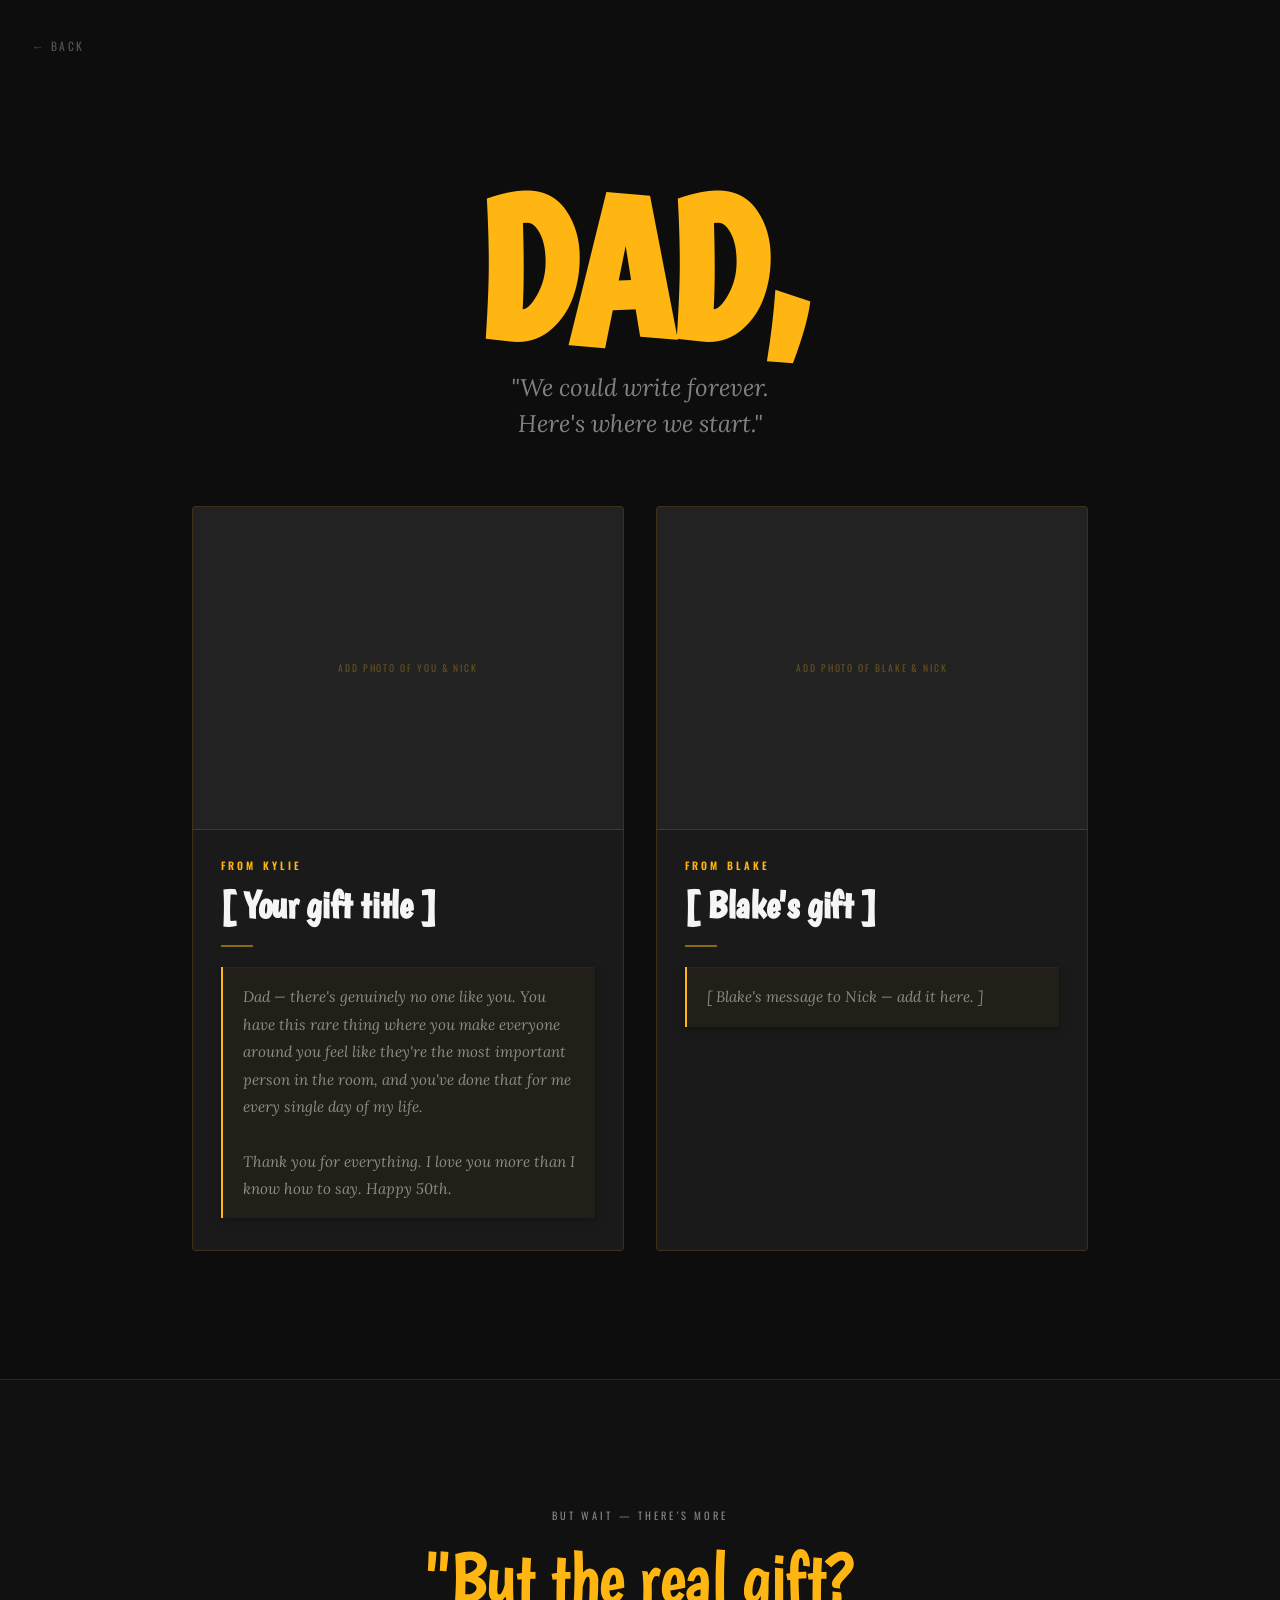
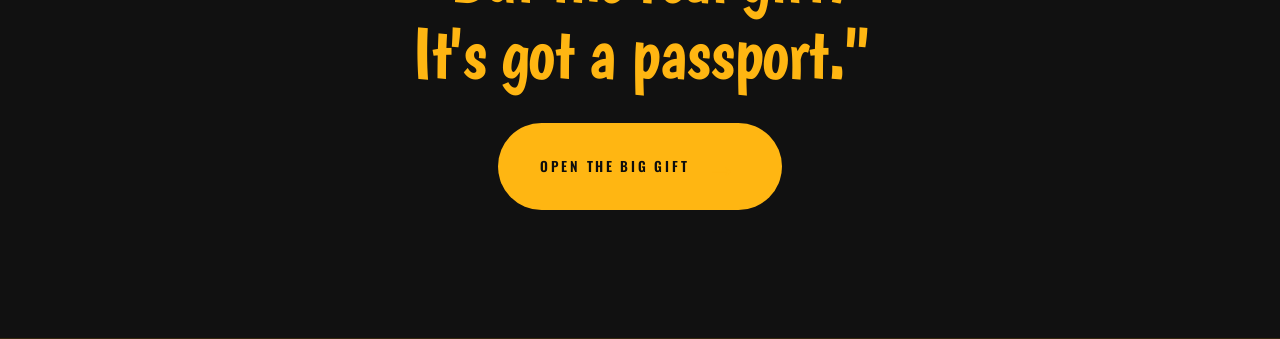
==== family.html @ 88f8bb1f "Rebuild: full craft version with canvas, marquee, view transitions, scroll-driven animations - Canva" ====
<!DOCTYPE html>
<html lang="en">
<head>
  <meta charset="UTF-8">
  <meta name="viewport" content="width=device-width, initial-scale=1.0">
  <title>From Kylie & Blake · Nick at Fifty</title>
  <meta name="theme-color" content="#FFB612">
  <meta name="description" content="Gifts and love from Kylie and Blake — for Nick's 50th birthday.">

  <!-- Open Graph -->
  <meta property="og:title"       content="From Kylie & Blake · Nick at Fifty">
  <meta property="og:description" content="We could write forever. Here's where we start.">
  <meta property="og:type"        content="website">
  <meta property="og:url"         content="https://nick-50.pages.dev/family.html">
  <meta property="og:image"       content="https://nick-50.pages.dev/images/og-cover.jpg">

  <link rel="preconnect" href="https://fonts.googleapis.com">
  <link rel="preconnect" href="https://fonts.gstatic.com" crossorigin>
  <link href="https://fonts.googleapis.com/css2?family=Boogaloo&family=Oswald:wght@400;600&family=Lora:ital,wght@0,400;1,400;1,600&display=swap" rel="stylesheet">

  <link rel="stylesheet" href="styles/main.css">
</head>
<body data-page="family">

  <div id="page-overlay" class="page-overlay" aria-hidden="true"></div>

  <nav class="page-nav">
    <a href="index.html" class="back-link" aria-label="Back to Nick's landing page">← Back</a>
  </nav>

  <!-- ── HEADER ── -->
  <header class="family-header">
    <h1 class="reveal" data-delay="0" aria-label="Dad">DAD,</h1>
    <p class="subtitle reveal" data-delay="160">
      "We could write forever.<br>Here's where we start."
    </p>
  </header>

  <!-- ── GIFT CARDS ── -->
  <section class="gifts-grid" aria-label="Gifts from Kylie and Blake">

    <!-- ── KYLIE'S CARD ── -->
    <article class="gift-card reveal" data-delay="0">
      <!-- PHOTO: Replace url('') with e.g. url('../images/kylie-nick.jpg') -->
      <div class="gift-card-photo" style="background-image: url('')" role="img" aria-label="Kylie and Nick">
        <span aria-hidden="true">add photo of you &amp; nick</span>
      </div>
      <div class="gift-card-body">
        <p class="gift-from">From Kylie</p>
        <!-- EDIT: Replace with your gift name -->
        <h2 class="gift-title">[ Your gift title ]</h2>
        <div class="gift-divider" aria-hidden="true"></div>
        <!-- EDIT: Replace with your message to Nick -->
        <blockquote class="gift-message">
          Dad — there's genuinely no one like you. You have this rare thing where you make everyone around you feel like they're the most important person in the room, and you've done that for me every single day of my life.<br><br>
          Thank you for everything. I love you more than I know how to say. Happy 50th.
        </blockquote>
      </div>
    </article>

    <!-- ── BLAKE'S CARD ── -->
    <article class="gift-card reveal" data-delay="150">
      <!-- PHOTO: Replace url('') with a photo of Blake & Nick -->
      <div class="gift-card-photo" style="background-image: url('')" role="img" aria-label="Blake and Nick">
        <span aria-hidden="true">add photo of blake &amp; nick</span>
      </div>
      <div class="gift-card-body">
        <p class="gift-from">From Blake</p>
        <!-- EDIT: Replace with Blake's gift name -->
        <h2 class="gift-title">[ Blake's gift ]</h2>
        <div class="gift-divider" aria-hidden="true"></div>
        <!-- EDIT: Replace with Blake's message -->
        <blockquote class="gift-message">
          [ Blake's message to Nick — add it here. ]
        </blockquote>
      </div>
    </article>

  </section>

  <!-- ── TEASER BANNER ── -->
  <aside class="teaser-banner reveal" data-delay="0" aria-label="Hint about the big gift">
    <p class="teaser-label">But wait — there's more</p>
    <p class="teaser-text">"But the real gift?<br>It's got a passport."</p>
    <a href="portugal.html" class="cta-btn" aria-label="See the big gift">
      Open The Big Gift <span class="teaser-arrow" aria-hidden="true">→</span>
    </a>
  </aside>

  <script src="js/main.js" defer></script>
</body>
</html>
---- styles/main.css ----
/* ═══════════════════════════════════════════════════
   MPA VIEW TRANSITIONS — Chrome 126+
   JS overlay fallback handled in main.js
═══════════════════════════════════════════════════ */
@view-transition { navigation: auto; }

@keyframes vt-out {
  to { opacity: 0; transform: translateX(-40px); }
}
@keyframes vt-in {
  from { opacity: 0; transform: translateX(40px); }
}

::view-transition-old(root) {
  animation: vt-out 400ms cubic-bezier(0.76, 0, 0.24, 1) forwards;
}
::view-transition-new(root) {
  animation: vt-in 400ms cubic-bezier(0.76, 0, 0.24, 1) forwards;
}

/* ═══════════════════════════════════════════════════
   DESIGN TOKENS
═══════════════════════════════════════════════════ */
:root {
  /* Colors */
  --color-bg:         #0D0D0D;
  --color-surface:    #1a1a1a;
  --color-gold:       #FFB612;
  --color-gold-dark:  #d49700;
  --color-red:        #C8102E;
  --color-white:      #F5F5F5;
  --color-muted:      rgba(245, 245, 245, 0.5);
  --color-border:     rgba(255, 182, 18, 0.15);

  /* Typography */
  --font-display:  'Boogaloo', sans-serif;
  --font-label:    'Oswald', sans-serif;
  --font-quote:    'Lora', serif;

  /* Spacing */
  --space-xs:   0.5rem;
  --space-sm:   1rem;
  --space-md:   2rem;
  --space-lg:   4rem;
  --space-xl:   8rem;

  /* Timing */
  --ease-expo:  cubic-bezier(0.76, 0, 0.24, 1);
  --ease-out:   cubic-bezier(0.22, 1, 0.36, 1);
  --duration-fast: 250ms;
  --duration-base: 400ms;
  --duration-slow: 700ms;
}

/* Portugal palette — scoped to [data-theme="portugal"] on <body>
   Same stylesheet, completely different world. No !important needed. */
[data-theme="portugal"] {
  --color-bg:       #FAF0DC;
  --color-surface:  #F0E4C8;
  --color-primary:  #C1622F;
  --color-secondary:#2E6B9E;
  --color-white:    #1E1428;
  --color-muted:    rgba(30, 20, 40, 0.55);
  --color-border:   rgba(193, 98, 47, 0.2);
  --color-olive:    #7A8C5E;
  --color-gold:     #C1622F;
}

/* ═══════════════════════════════════════════════════
   RESET & BASE
═══════════════════════════════════════════════════ */
*, *::before, *::after {
  box-sizing: border-box;
  margin: 0;
  padding: 0;
}

html {
  scroll-behavior: smooth;
  -webkit-text-size-adjust: 100%;
}

body {
  background-color: var(--color-bg);
  color: var(--color-white);
  font-family: var(--font-label);
  font-weight: 400;
  line-height: 1.5;
  overflow-x: hidden;
  transition: background-color var(--duration-base) var(--ease-out);
}

img {
  display: block;
  max-width: 100%;
  height: auto;
  object-fit: cover;
}

a { color: inherit; text-decoration: none; }

/* ═══════════════════════════════════════════════════
   PAGE TRANSITION OVERLAY (JS fallback for older browsers)
═══════════════════════════════════════════════════ */
.page-overlay {
  position: fixed;
  inset: 0;
  background: var(--color-bg);
  z-index: 9999;
  pointer-events: none;
  opacity: 0;
  transition: opacity var(--duration-base) var(--ease-expo);
}

.page-overlay.is-active {
  opacity: 1;
  pointer-events: all;
}

/* ═══════════════════════════════════════════════════
   INTERSECTION OBSERVER REVEALS
   Single shared observer in JS reads data-delay and
   applies it as a CSS custom property --delay.
═══════════════════════════════════════════════════ */
.reveal {
  opacity: 0;
  transform: translateY(28px);
  transition:
    opacity  var(--duration-slow) var(--ease-out) var(--delay, 0ms),
    transform var(--duration-slow) var(--ease-out) var(--delay, 0ms);
}

.reveal.is-visible {
  opacity: 1;
  transform: translateY(0);
}

/* ═══════════════════════════════════════════════════
   HERO — PAGE 1
═══════════════════════════════════════════════════ */
.hero {
  position: relative;
  min-height: 100svh;
  display: flex;
  flex-direction: column;
  align-items: center;
  justify-content: center;
  overflow: hidden;
  padding: var(--space-lg) var(--space-md);
  text-align: center;
}

#particle-canvas {
  position: absolute;
  inset: 0;
  width: 100%;
  height: 100%;
  pointer-events: none;
  z-index: 0;
}

/* Scroll-driven animation: bg number fades + scales as you scroll */
.hero-bg-number {
  position: absolute;
  top: 50%;
  left: 50%;
  transform: translate(-50%, -50%);
  font-family: var(--font-display);
  font-size: clamp(160px, 38vw, 480px);
  line-height: 1;
  color: var(--color-gold);
  opacity: 0.1;
  pointer-events: none;
  user-select: none;
  z-index: 1;
  letter-spacing: -0.04em;
  animation: goldGlow 3s ease-in-out infinite;
}

@supports (animation-timeline: scroll()) {
  .hero-bg-number {
    animation: heroBgFade linear both, goldGlow 3s ease-in-out infinite;
    animation-timeline: scroll(), auto;
    animation-range: 0% 35%, auto;
  }

  @keyframes heroBgFade {
    from { opacity: 0.1; transform: translate(-50%, -50%) scale(1); }
    to   { opacity: 0;   transform: translate(-50%, -50%) scale(1.25); }
  }
}

@keyframes goldGlow {
  0%, 100% { filter: drop-shadow(0 0 20px rgba(255,182,18,0.2)); }
  50%       { filter: drop-shadow(0 0 60px rgba(255,182,18,0.5)) drop-shadow(0 0 100px rgba(255,182,18,0.2)); }
}

.hero-content {
  position: relative;
  z-index: 2;
}

.hero-name {
  font-family: var(--font-display);
  font-size: clamp(80px, 20vw, 220px);
  line-height: 0.9;
  letter-spacing: -0.02em;
  color: var(--color-white);
  margin-bottom: var(--space-sm);
}

.hero-sub {
  font-family: var(--font-label);
  font-weight: 600;
  font-size: clamp(0.7rem, 2vw, 0.85rem);
  letter-spacing: 0.35em;
  text-transform: uppercase;
  color: var(--color-gold);
  margin-bottom: var(--space-md);
}

.hero-tagline {
  font-family: var(--font-quote);
  font-style: italic;
  font-size: clamp(1.1rem, 3vw, 1.6rem);
  color: var(--color-muted);
  max-width: 480px;
  margin: 0 auto;
  line-height: 1.5;
}

/* ═══════════════════════════════════════════════════
   MARQUEE STRIP
   Pure CSS infinite loop. Duplicated spans so
   translateX(-50%) = exactly one copy width.
   Hover reverses direction.
═══════════════════════════════════════════════════ */
.marquee-strip {
  overflow: hidden;
  background: var(--color-gold);
  color: var(--color-bg);
  padding: 0.75rem 0;
  cursor: default;
}

.marquee-inner {
  display: inline-flex;
  white-space: nowrap;
  animation: marqueeScroll 40s linear infinite;
}

.marquee-strip:hover .marquee-inner {
  animation-direction: reverse;
}

.marquee-inner span {
  display: inline-block;
  font-family: var(--font-label);
  font-weight: 600;
  font-size: clamp(0.7rem, 1.5vw, 0.85rem);
  letter-spacing: 0.18em;
  text-transform: uppercase;
  padding-right: 3rem;
}

@keyframes marqueeScroll {
  from { transform: translateX(0); }
  to   { transform: translateX(-50%); }
}

/* ═══════════════════════════════════════════════════
   PHOTO GRID — asymmetric scrapbook layout
═══════════════════════════════════════════════════ */
.photo-section {
  padding: var(--space-lg) var(--space-md);
  max-width: 1100px;
  margin: 0 auto;
}

.photo-grid {
  display: grid;
  grid-template-columns: 2fr 1fr;
  grid-template-rows: 1fr 1fr auto;
  gap: 10px;
}

.photo-slot {
  background: var(--color-surface);
  border: 1px solid var(--color-border);
  overflow: hidden;
  position: relative;
}

/* Placeholder state — replaced when images are added */
.photo-slot::after {
  content: attr(data-label);
  position: absolute;
  bottom: 10px;
  left: 50%;
  transform: translateX(-50%);
  font-family: var(--font-label);
  font-size: 0.6rem;
  letter-spacing: 0.2em;
  text-transform: uppercase;
  color: rgba(255,182,18,0.3);
  white-space: nowrap;
  pointer-events: none;
}

.photo-slot img {
  width: 100%;
  height: 100%;
  object-fit: cover;
  aspect-ratio: inherit;
}

.photo-hero {
  grid-row: 1 / 3;
  aspect-ratio: 3/4;
  border-radius: 4px 4px 120px 4px;
}

.photo-sm-1 {
  aspect-ratio: 4/3;
  border-radius: 4px;
}

.photo-sm-2 {
  aspect-ratio: 4/3;
  border-radius: 4px;
}

.photo-wide {
  grid-column: 1 / -1;
  aspect-ratio: 16/6;
  border-radius: 4px;
}

/* ═══════════════════════════════════════════════════
   COPY BLOCK
═══════════════════════════════════════════════════ */
.copy-block {
  padding: var(--space-xl) var(--space-md);
  text-align: center;
  max-width: 900px;
  margin: 0 auto;
}

.copy-block .line {
  display: block;
  font-family: var(--font-display);
  font-size: clamp(2.5rem, 8vw, 6rem);
  line-height: 1.05;
  letter-spacing: -0.01em;
}

.copy-block .line-gold { color: var(--color-gold); }
.copy-block .line-muted { color: var(--color-muted); }

/* ═══════════════════════════════════════════════════
   STATS STRIP
═══════════════════════════════════════════════════ */
.stats-strip {
  display: grid;
  grid-template-columns: repeat(3, 1fr);
  border-top: 1px solid var(--color-border);
  border-bottom: 1px solid var(--color-border);
}

.stat {
  padding: var(--space-lg) var(--space-md);
  text-align: center;
  border-right: 1px solid var(--color-border);
}

.stat:last-child { border-right: none; }

.stat-number {
  display: block;
  font-family: var(--font-display);
  font-size: clamp(2.5rem, 6vw, 5rem);
  line-height: 1;
  color: var(--color-gold);
  margin-bottom: 0.4rem;
}

.stat-label {
  font-family: var(--font-label);
  font-weight: 400;
  font-size: clamp(0.65rem, 1.5vw, 0.78rem);
  letter-spacing: 0.2em;
  text-transform: uppercase;
  color: var(--color-muted);
}

/* ═══════════════════════════════════════════════════
   CTA BUTTON
═══════════════════════════════════════════════════ */
.cta-section {
  padding: var(--space-xl) var(--space-md);
  text-align: center;
}

.cta-btn {
  display: inline-flex;
  align-items: center;
  gap: 1rem;
  padding: 1.1rem 2.5rem;
  background: var(--color-gold);
  color: var(--color-bg);
  font-family: var(--font-label);
  font-weight: 600;
  font-size: clamp(0.75rem, 1.5vw, 0.85rem);
  letter-spacing: 0.2em;
  text-transform: uppercase;
  border-radius: 100px;
  border: 2px solid transparent;
  transition:
    background var(--duration-fast) var(--ease-out),
    color var(--duration-fast) var(--ease-out),
    transform var(--duration-fast) var(--ease-out);
}

.cta-btn:hover {
  background: transparent;
  color: var(--color-gold);
  border-color: var(--color-gold);
  transform: translateY(-2px);
}

.cta-btn .arrow {
  transition: transform var(--duration-fast) var(--ease-out);
}

.cta-btn:hover .arrow { transform: translateX(5px); }

/* ═══════════════════════════════════════════════════
   BACK NAV
═══════════════════════════════════════════════════ */
.page-nav {
  padding: var(--space-md) var(--space-md) 0;
}

.back-link {
  font-family: var(--font-label);
  font-size: 0.72rem;
  letter-spacing: 0.2em;
  text-transform: uppercase;
  color: var(--color-muted);
  opacity: 0.6;
  transition: opacity var(--duration-fast);
}

.back-link:hover { opacity: 1; }

/* ═══════════════════════════════════════════════════
   FAMILY PAGE — PAGE 2
═══════════════════════════════════════════════════ */
.family-header {
  padding: var(--space-xl) var(--space-md) var(--space-lg);
  text-align: center;
}

.family-header h1 {
  font-family: var(--font-display);
  font-size: clamp(80px, 22vw, 200px);
  line-height: 0.85;
  letter-spacing: -0.03em;
  color: var(--color-gold);
}

.family-header .subtitle {
  font-family: var(--font-quote);
  font-style: italic;
  font-size: clamp(1.1rem, 3vw, 1.5rem);
  color: var(--color-muted);
  margin-top: var(--space-sm);
  max-width: 520px;
  margin-inline: auto;
}

/* Gift cards */
.gifts-grid {
  display: grid;
  grid-template-columns: 1fr 1fr;
  gap: var(--space-md);
  max-width: 960px;
  margin: 0 auto;
  padding: 0 var(--space-md) var(--space-xl);
}

.gift-card {
  background: var(--color-surface);
  border: 1px solid var(--color-border);
  border-radius: 4px;
  overflow: hidden;
}

.gift-card-photo {
  width: 100%;
  aspect-ratio: 4/3;
  background-color: #222;
  background-size: cover;
  background-position: center;
  display: flex;
  align-items: center;
  justify-content: center;
  border-bottom: 1px solid var(--color-border);
  position: relative;
}

.gift-card-photo span {
  font-family: var(--font-label);
  font-size: 0.6rem;
  letter-spacing: 0.2em;
  text-transform: uppercase;
  color: rgba(255,182,18,0.3);
}

.gift-card-body {
  padding: 1.75rem 1.75rem 2rem;
}

.gift-from {
  font-family: var(--font-label);
  font-weight: 600;
  font-size: 0.65rem;
  letter-spacing: 0.3em;
  text-transform: uppercase;
  color: var(--color-gold);
  margin-bottom: 0.75rem;
}

.gift-title {
  font-family: var(--font-display);
  font-size: clamp(1.6rem, 3.5vw, 2.4rem);
  line-height: 1.05;
  letter-spacing: -0.01em;
  margin-bottom: 1.25rem;
  color: var(--color-white);
}

.gift-divider {
  width: 32px;
  height: 2px;
  background: var(--color-gold);
  margin-bottom: 1.25rem;
  opacity: 0.5;
}

.gift-message {
  font-family: var(--font-quote);
  font-style: italic;
  font-size: 0.95rem;
  line-height: 1.8;
  color: var(--color-muted);
  background: rgba(255,182,18,0.04);
  border-left: 2px solid var(--color-gold);
  padding: 1rem 1rem 1rem 1.25rem;
  border-radius: 0 2px 2px 0;
  /* paper depth */
  box-shadow:
    0 1px 3px rgba(0,0,0,0.2),
    0 4px 12px rgba(0,0,0,0.15),
    inset 0 1px 0 rgba(255,255,255,0.03);
}

/* Teaser banner */
.teaser-banner {
  background: #111;
  border-top: 1px solid var(--color-border);
  border-bottom: 1px solid var(--color-border);
  text-align: center;
  padding: var(--space-xl) var(--space-md);
}

.teaser-label {
  font-family: var(--font-label);
  font-size: 0.65rem;
  letter-spacing: 0.3em;
  text-transform: uppercase;
  color: var(--color-muted);
  margin-bottom: var(--space-sm);
}

.teaser-text {
  font-family: var(--font-display);
  font-size: clamp(2rem, 6vw, 4.5rem);
  line-height: 1.05;
  letter-spacing: -0.02em;
  color: var(--color-gold);
  margin-bottom: var(--space-md);
}

.teaser-arrow {
  display: inline-block;
  font-size: 2rem;
  color: var(--color-gold);
  animation: pulseArrow 1.4s ease-in-out infinite;
}

@keyframes pulseArrow {
  0%, 100% { transform: translateX(0); opacity: 0.7; }
  50%       { transform: translateX(10px); opacity: 1; }
}

/* ═══════════════════════════════════════════════════
   PORTUGAL PAGE — PAGE 3
═══════════════════════════════════════════════════ */

/* Clip-path reveal — triggered by .is-revealed class added on load */
.clip-reveal {
  clip-path: inset(0 100% 0 0);
}

.clip-reveal.is-revealed {
  animation: clipWipe 800ms cubic-bezier(0.76, 0, 0.24, 1) 200ms forwards;
}

@keyframes clipWipe {
  from { clip-path: inset(0 100% 0 0); }
  to   { clip-path: inset(0 0% 0 0); }
}

.pt-hero {
  min-height: 100svh;
  display: flex;
  flex-direction: column;
  align-items: center;
  justify-content: center;
  text-align: center;
  padding: var(--space-xl) var(--space-md);
  position: relative;
  overflow: hidden;
  background: var(--color-bg);
}

.pt-hero-title {
  font-family: var(--font-display);
  font-size: clamp(80px, 20vw, 200px);
  line-height: 0.9;
  letter-spacing: -0.03em;
  color: var(--color-primary);
  margin-bottom: var(--space-sm);
}

.pt-hero-sub {
  font-family: var(--font-label);
  font-weight: 600;
  font-size: clamp(0.7rem, 2vw, 0.9rem);
  letter-spacing: 0.3em;
  text-transform: uppercase;
  color: var(--color-muted);
  margin-bottom: var(--space-md);
}

.pt-hero-intro {
  font-family: var(--font-quote);
  font-style: italic;
  font-size: clamp(1rem, 2.5vw, 1.4rem);
  color: var(--color-muted);
  max-width: 560px;
  line-height: 1.65;
}

/* Chapter layout — travel magazine style */
.chapter {
  max-width: 900px;
  margin: 0 auto;
  padding: var(--space-xl) var(--space-md);
  border-bottom: 1px solid var(--color-border);
}

.chapter:last-of-type { border-bottom: none; }

.chapter-header {
  display: flex;
  align-items: baseline;
  gap: var(--space-md);
  margin-bottom: var(--space-lg);
  padding-bottom: var(--space-md);
  border-bottom: 1px solid var(--color-border);
}

.chapter-num {
  font-family: var(--font-display);
  font-size: clamp(60px, 12vw, 110px);
  line-height: 1;
  color: var(--color-border);
  flex-shrink: 0;
}

.chapter-meta {}

.chapter-eyebrow {
  font-family: var(--font-label);
  font-size: 0.65rem;
  letter-spacing: 0.3em;
  text-transform: uppercase;
  color: var(--color-primary);
  margin-bottom: 0.4rem;
}

.chapter-city {
  font-family: var(--font-display);
  font-size: clamp(3rem, 9vw, 7rem);
  line-height: 0.9;
  letter-spacing: -0.02em;
  color: var(--color-white);
}

.chapter-desc {
  font-family: var(--font-quote);
  font-size: 1rem;
  line-height: 1.8;
  color: var(--color-muted);
  max-width: 640px;
  margin-bottom: var(--space-lg);
}

/* Sub-sections within chapters */
.sub-section { margin-bottom: var(--space-lg); }

.sub-title {
  font-family: var(--font-label);
  font-weight: 600;
  font-size: 0.62rem;
  letter-spacing: 0.3em;
  text-transform: uppercase;
  color: var(--color-primary);
  padding-bottom: var(--space-xs);
  border-bottom: 1px solid var(--color-border);
  margin-bottom: var(--space-md);
}

/* Recommendation cards */
.rec-list { display: flex; flex-direction: column; gap: 12px; }

.rec-card {
  background: var(--color-surface);
  border: 1px solid var(--color-border);
  border-radius: 4px;
  padding: 1.25rem 1.5rem 1.4rem;
}

.rec-name {
  font-family: var(--font-display);
  font-size: clamp(1.1rem, 2.5vw, 1.5rem);
  letter-spacing: -0.01em;
  color: var(--color-white);
  margin-bottom: 0.3rem;
}

.rec-tag {
  display: inline-block;
  font-family: var(--font-label);
  font-size: 0.58rem;
  letter-spacing: 0.2em;
  text-transform: uppercase;
  padding: 3px 8px;
  border-radius: 2px;
  margin-bottom: 0.75rem;
}

.tag-star     { background: rgba(255,182,18,0.12); color: var(--color-gold); }
.tag-pick     { background: rgba(193,98,47,0.12);  color: var(--color-primary); }
.tag-local    { background: rgba(46,107,158,0.12); color: var(--color-secondary, #2E6B9E); }
.tag-iconic   { background: rgba(255,182,18,0.08); color: var(--color-gold-dark, #d49700); }

.rec-body {
  font-family: var(--font-quote);
  font-size: 0.9rem;
  line-height: 1.75;
  color: var(--color-muted);
}

/* Experiences list */
.exp-list { display: flex; flex-direction: column; gap: var(--space-md); }

.exp-item {
  display: grid;
  grid-template-columns: 2rem 1fr;
  gap: 1rem;
  align-items: start;
}

.exp-num {
  font-family: var(--font-display);
  font-size: 1.4rem;
  color: var(--color-gold);
  opacity: 0.35;
  line-height: 1;
  padding-top: 0.15rem;
}

.exp-title {
  font-family: var(--font-display);
  font-size: clamp(1.1rem, 2.5vw, 1.4rem);
  letter-spacing: -0.01em;
  color: var(--color-white);
  margin-bottom: 0.3rem;
}

.exp-body {
  font-family: var(--font-quote);
  font-size: 0.88rem;
  line-height: 1.75;
  color: var(--color-muted);
}

/* Food grid */
.food-grid {
  display: grid;
  grid-template-columns: repeat(auto-fill, minmax(240px, 1fr));
  gap: 12px;
}

.food-card {
  background: var(--color-surface);
  border: 1px solid var(--color-border);
  border-radius: 4px;
  padding: 1.25rem 1.4rem;
}

.food-name {
  font-family: var(--font-display);
  font-size: 1.15rem;
  letter-spacing: -0.01em;
  color: var(--color-white);
  margin-bottom: 0.5rem;
}

.food-desc {
  font-family: var(--font-quote);
  font-size: 0.84rem;
  line-height: 1.7;
  color: var(--color-muted);
}

/* Itinerary */
.itinerary { display: flex; flex-direction: column; }

.itin-row {
  display: grid;
  grid-template-columns: 72px 1fr;
  gap: 1.25rem;
  padding: 1.25rem 0;
  border-bottom: 1px solid var(--color-border);
}

.itin-row:last-child { border-bottom: none; }

.itin-day {
  font-family: var(--font-label);
  font-weight: 600;
  font-size: 0.6rem;
  letter-spacing: 0.2em;
  text-transform: uppercase;
  color: var(--color-primary);
  padding-top: 0.2rem;
}

.itin-content {}

.itin-title {
  font-family: var(--font-display);
  font-size: 1.1rem;
  letter-spacing: -0.01em;
  color: var(--color-white);
  margin-bottom: 0.25rem;
}

.itin-body {
  font-family: var(--font-quote);
  font-size: 0.88rem;
  line-height: 1.7;
  color: var(--color-muted);
}

/* Family closing message */
.closing-card {
  max-width: 900px;
  margin: var(--space-xl) auto;
  padding: var(--space-lg) var(--space-xl);
  background: var(--color-surface);
  border: 1px solid var(--color-border);
  border-radius: 4px;
  text-align: center;
  position: relative;
}

.closing-card::before {
  content: '';
  position: absolute;
  inset: 6px;
  border: 1px solid var(--color-border);
  border-radius: 2px;
  pointer-events: none;
  opacity: 0.5;
}

.closing-quote {
  font-family: var(--font-quote);
  font-style: italic;
  font-size: clamp(1rem, 2.5vw, 1.35rem);
  line-height: 1.8;
  color: var(--color-white);
  margin-bottom: var(--space-md);
}

.closing-sig {
  font-family: var(--font-label);
  font-weight: 600;
  font-size: 0.75rem;
  letter-spacing: 0.25em;
  text-transform: uppercase;
  color: var(--color-gold);
}

/* ═══════════════════════════════════════════════════
   RESPONSIVE
═══════════════════════════════════════════════════ */
@media (max-width: 768px) {
  :root {
    --space-lg: 2.5rem;
    --space-xl: 4rem;
  }

  .photo-grid {
    grid-template-columns: 1fr;
    grid-template-rows: auto;
  }

  .photo-hero { grid-row: auto; aspect-ratio: 4/3; border-radius: 4px; }
  .photo-wide { grid-column: auto; aspect-ratio: 4/3; }

  .stats-strip {
    grid-template-columns: 1fr;
  }

  .stat { border-right: none; border-bottom: 1px solid var(--color-border); }
  .stat:last-child { border-bottom: none; }

  .gifts-grid { grid-template-columns: 1fr; }

  .chapter-header { flex-direction: column; gap: 0.25rem; }
  .chapter-num { font-size: 48px; }

  .food-grid { grid-template-columns: 1fr 1fr; }

  .itin-row { grid-template-columns: 1fr; gap: 0.25rem; }

  .closing-card { padding: var(--space-lg) var(--space-md); }
}

@media (max-width: 480px) {
  .food-grid { grid-template-columns: 1fr; }
}

/* ═══════════════════════════════════════════════════
   PREFERS-REDUCED-MOTION
   Disable all non-essential animation and transition.
═══════════════════════════════════════════════════ */
@media (prefers-reduced-motion: reduce) {
  *,
  *::before,
  *::after {
    animation-duration: 0.01ms !important;
    animation-iteration-count: 1 !important;
    transition-duration: 0.01ms !important;
  }

  ::view-transition-old(root),
  ::view-transition-new(root) {
    animation: none;
  }

  .marquee-inner {
    animation-play-state: paused;
  }

  .clip-reveal.is-revealed {
    animation: none;
    clip-path: inset(0 0% 0 0);
  }
}
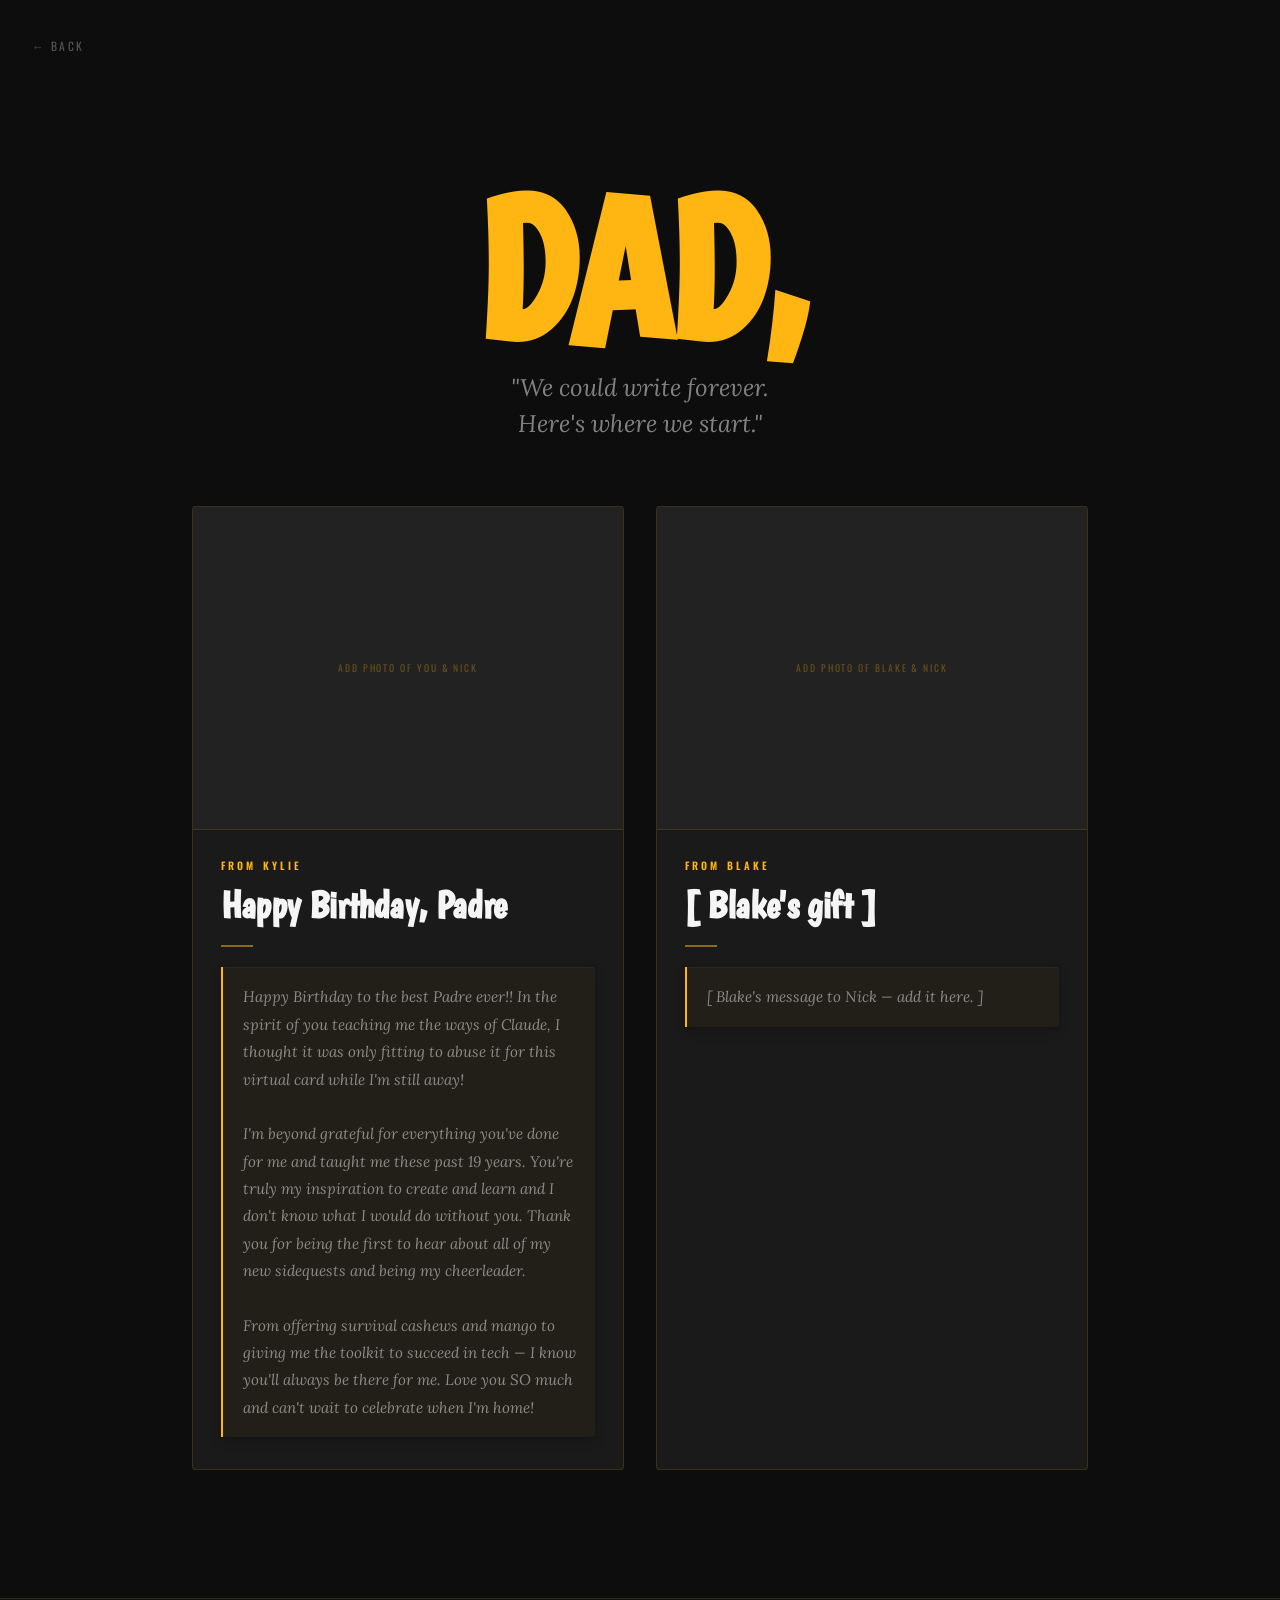
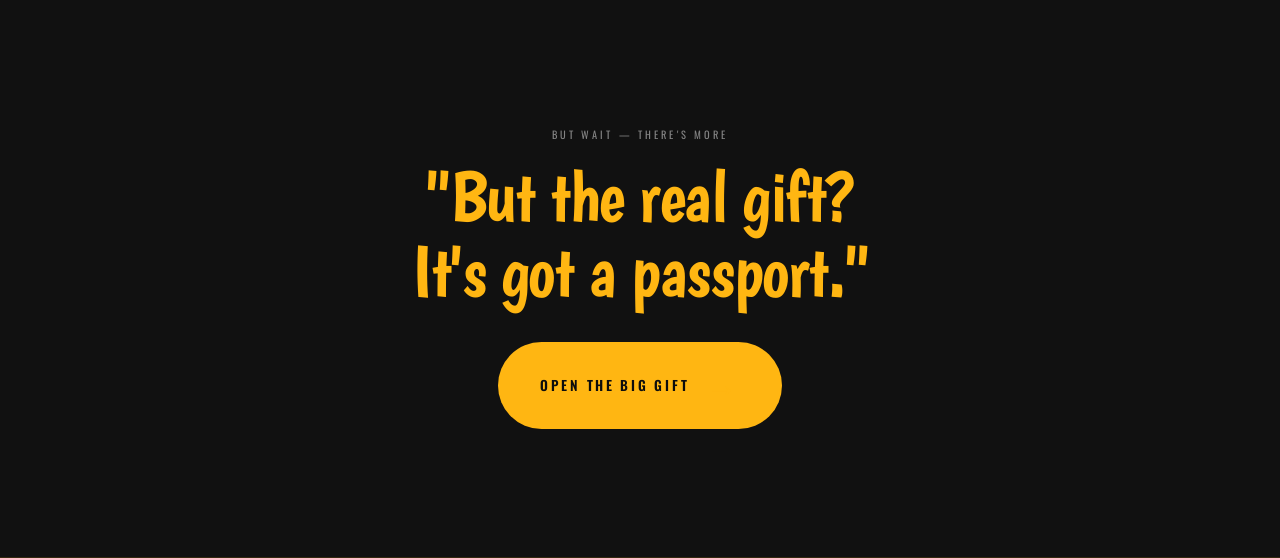
==== commit b7ad81e0: "Add Kylie's birthday message to family card Co-Authored-By: Claude Sonnet 4.6 <noreply@anthropic.com" ====
--- a/family.html
+++ b/family.html
@@ -47,13 +47,12 @@
       </div>
       <div class="gift-card-body">
         <p class="gift-from">From Kylie</p>
-        <!-- EDIT: Replace with your gift name -->
-        <h2 class="gift-title">[ Your gift title ]</h2>
+        <h2 class="gift-title">Happy Birthday, Padre</h2>
         <div class="gift-divider" aria-hidden="true"></div>
-        <!-- EDIT: Replace with your message to Nick -->
         <blockquote class="gift-message">
-          Dad — there's genuinely no one like you. You have this rare thing where you make everyone around you feel like they're the most important person in the room, and you've done that for me every single day of my life.<br><br>
-          Thank you for everything. I love you more than I know how to say. Happy 50th.
+          Happy Birthday to the best Padre ever!! In the spirit of you teaching me the ways of Claude, I thought it was only fitting to abuse it for this virtual card while I'm still away!<br><br>
+          I'm beyond grateful for everything you've done for me and taught me these past 19 years. You're truly my inspiration to create and learn and I don't know what I would do without you. Thank you for being the first to hear about all of my new sidequests and being my cheerleader.<br><br>
+          From offering survival cashews and mango to giving me the toolkit to succeed in tech — I know you'll always be there for me. Love you SO much and can't wait to celebrate when I'm home!
         </blockquote>
       </div>
     </article>
--- a/styles/main.css
+++ b/styles/main.css
@@ -958,6 +958,293 @@
 }
 
 /* ═══════════════════════════════════════════════════
+   SCRAPBOOK — Zone A (Polaroid Wall), Zone B (Filmstrip),
+   Zone C (Scatter Board)
+═══════════════════════════════════════════════════ */
+
+.scrapbook {
+  padding: var(--space-xl) var(--space-md);
+  background: var(--color-bg);
+  overflow: hidden;
+}
+
+.scrapbook-header {
+  text-align: center;
+  margin-bottom: var(--space-lg);
+}
+
+.scrapbook-eyebrow {
+  font-family: var(--font-label);
+  font-size: 0.75rem;
+  letter-spacing: 0.18em;
+  text-transform: uppercase;
+  color: var(--color-gold);
+  margin-bottom: 0.5rem;
+}
+
+.scrapbook-title {
+  font-family: var(--font-display);
+  font-size: clamp(2.5rem, 7vw, 5rem);
+  color: var(--color-white);
+  margin: 0;
+  line-height: 1;
+}
+
+/* ── ZONE A · POLAROID WALL ── */
+
+.polaroid-wall {
+  display: flex;
+  flex-wrap: wrap;
+  justify-content: center;
+  gap: 2rem 1.5rem;
+  padding: var(--space-md) var(--space-md) var(--space-lg);
+  max-width: 1100px;
+  margin: 0 auto;
+}
+
+.polaroid {
+  background: #fefefe;
+  padding: 0.75rem 0.75rem 2.5rem;
+  box-shadow:
+    0 4px 12px rgba(0,0,0,0.45),
+    0 1px 3px rgba(0,0,0,0.3);
+  position: relative;
+  width: 180px;
+  transition: transform 350ms var(--ease-out), box-shadow 350ms var(--ease-out);
+  cursor: default;
+}
+
+.polaroid:hover {
+  transform: scale(1.06) rotate(0deg) !important;
+  box-shadow:
+    0 16px 40px rgba(0,0,0,0.6),
+    0 4px 12px rgba(0,0,0,0.4);
+  z-index: 10;
+}
+
+.polaroid .photo-slot {
+  width: 100%;
+  overflow: hidden;
+  background: #111;
+}
+
+.polaroid .photo-slot img {
+  width: 100%;
+  height: 100%;
+  object-fit: cover;
+  display: block;
+}
+
+.polaroid-caption {
+  font-family: var(--font-quote);
+  font-style: italic;
+  font-size: 0.8rem;
+  color: #333;
+  text-align: center;
+  margin: 0.5rem 0 0;
+  line-height: 1.2;
+}
+
+/* Tape decoration */
+.tape {
+  position: absolute;
+  top: -10px;
+  left: 50%;
+  transform: translateX(-50%);
+  width: 50px;
+  height: 20px;
+  background: rgba(255, 182, 18, 0.45);
+  border-radius: 2px;
+  z-index: 2;
+}
+
+.tape.tape-angled {
+  transform: translateX(-50%) rotate(8deg);
+}
+
+/* Rotation classes */
+.rotate-left  { transform: rotate(-3.5deg); }
+.rotate-right { transform: rotate(2.5deg); }
+.rotate-left2 { transform: rotate(-6deg); }
+.rotate-right2{ transform: rotate(4deg); }
+.rotate-left3 { transform: rotate(-1.5deg); }
+
+/* ── ZONE B · FILMSTRIP ── */
+
+.filmstrip-wrap {
+  margin: var(--space-lg) 0;
+  position: relative;
+}
+
+.filmstrip-label {
+  font-family: var(--font-label);
+  font-size: 0.65rem;
+  letter-spacing: 0.22em;
+  text-transform: uppercase;
+  color: var(--color-muted);
+  text-align: center;
+  margin-bottom: 0.75rem;
+}
+
+.filmstrip-track {
+  position: relative;
+  background: #1a1a1a;
+  padding: 28px 0;
+  overflow: hidden;
+}
+
+/* Sprocket holes top */
+.filmstrip-track::before,
+.filmstrip-track::after {
+  content: '';
+  position: absolute;
+  left: 0;
+  right: 0;
+  height: 22px;
+  background: repeating-linear-gradient(
+    to right,
+    transparent 0px,
+    transparent 18px,
+    #0D0D0D 18px,
+    #0D0D0D 30px,
+    transparent 30px,
+    transparent 48px
+  );
+  z-index: 2;
+  pointer-events: none;
+}
+
+.filmstrip-track::before { top: 3px; }
+.filmstrip-track::after  { bottom: 3px; }
+
+.film-frames {
+  display: flex;
+  gap: 6px;
+  padding: 0 var(--space-md);
+  overflow-x: auto;
+  scroll-snap-type: x mandatory;
+  -webkit-overflow-scrolling: touch;
+  scrollbar-width: none;
+}
+
+.film-frames::-webkit-scrollbar { display: none; }
+
+.film-frame {
+  flex: 0 0 260px;
+  scroll-snap-align: start;
+  border: 3px solid #333;
+  overflow: hidden;
+  background: #111;
+  position: relative;
+}
+
+.film-frame .photo-slot img {
+  width: 100%;
+  height: 100%;
+  object-fit: cover;
+  display: block;
+  transition: transform 400ms var(--ease-out);
+}
+
+.film-frame:hover .photo-slot img {
+  transform: scale(1.05);
+}
+
+/* ── ZONE C · SCATTER BOARD ── */
+
+.scatter-board {
+  column-count: 4;
+  column-gap: 1.25rem;
+  padding: var(--space-md) 0;
+  max-width: 1100px;
+  margin: 0 auto;
+}
+
+.scatter-item {
+  break-inside: avoid;
+  margin-bottom: 1.25rem;
+  position: relative;
+  transition: transform 350ms var(--ease-out);
+}
+
+.scatter-item:hover {
+  transform: scale(1.03);
+  z-index: 5;
+  position: relative;
+}
+
+/* Nth-child micro-rotations for organic feel */
+.scatter-item:nth-child(3n+1) { transform: rotate(-1.2deg); }
+.scatter-item:nth-child(3n+2) { transform: rotate(0.8deg); }
+.scatter-item:nth-child(3n+3) { transform: rotate(-2deg); }
+
+.scatter-item:nth-child(3n+1):hover,
+.scatter-item:nth-child(3n+2):hover,
+.scatter-item:nth-child(3n+3):hover { transform: scale(1.04) rotate(0deg); }
+
+/* Polaroid-style scatter items */
+.scatter-item.is-polaroid {
+  background: #fefefe;
+  padding: 0.6rem 0.6rem 2.2rem;
+  box-shadow: 0 4px 14px rgba(0,0,0,0.5);
+}
+
+.scatter-item.is-polaroid .polaroid-caption {
+  font-family: var(--font-quote);
+  font-style: italic;
+  font-size: 0.75rem;
+  color: #333;
+  text-align: center;
+  margin: 0.4rem 0 0;
+}
+
+/* Plain scatter items */
+.scatter-item:not(.is-polaroid) .photo-slot {
+  overflow: hidden;
+}
+
+.scatter-item:not(.is-polaroid) .photo-slot img {
+  transition: transform 400ms var(--ease-out);
+}
+
+.scatter-item:not(.is-polaroid):hover .photo-slot img {
+  transform: scale(1.06);
+}
+
+/* Shared photo slot */
+.photo-slot img {
+  width: 100%;
+  height: 100%;
+  object-fit: cover;
+  display: block;
+}
+
+/* Photo slot placeholder (no image yet) */
+.photo-slot:not(:has(img[src$=".jpg"])):not(:has(img[src$=".png"])):not(:has(img[src$=".webp"])) {
+  background: #1e1e1e;
+  min-height: 120px;
+}
+
+/* Responsive */
+@media (max-width: 900px) {
+  .scatter-board { column-count: 3; }
+  .polaroid-wall  { gap: 1.5rem 1rem; }
+  .polaroid       { width: 155px; }
+}
+
+@media (max-width: 640px) {
+  .scatter-board { column-count: 2; }
+  .polaroid-wall  { gap: 1.2rem 0.75rem; }
+  .polaroid       { width: 140px; }
+  .film-frame     { flex: 0 0 200px; }
+}
+
+@media (max-width: 400px) {
+  .scatter-board { column-count: 1; }
+  .polaroid       { width: 100%; max-width: 220px; }
+}
+
+/* ═══════════════════════════════════════════════════
    PREFERS-REDUCED-MOTION
    Disable all non-essential animation and transition.
 ═══════════════════════════════════════════════════ */
